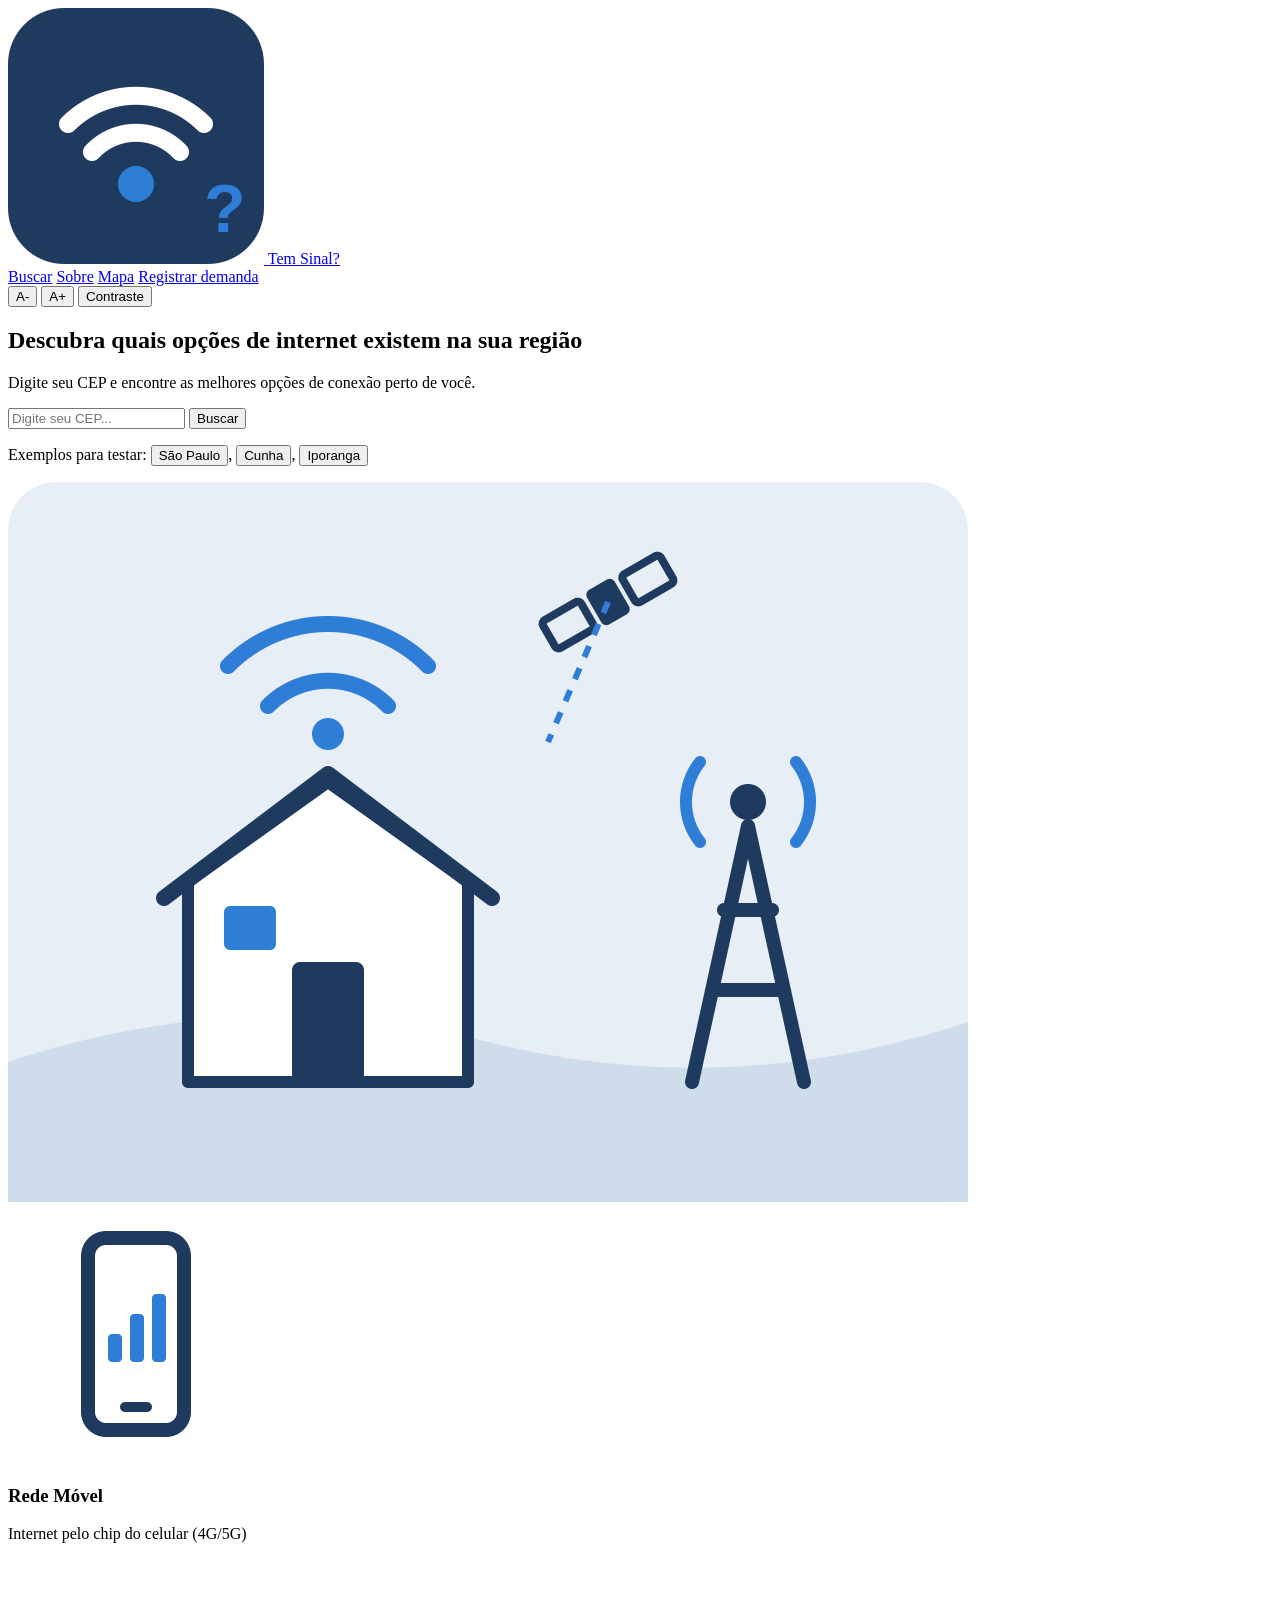
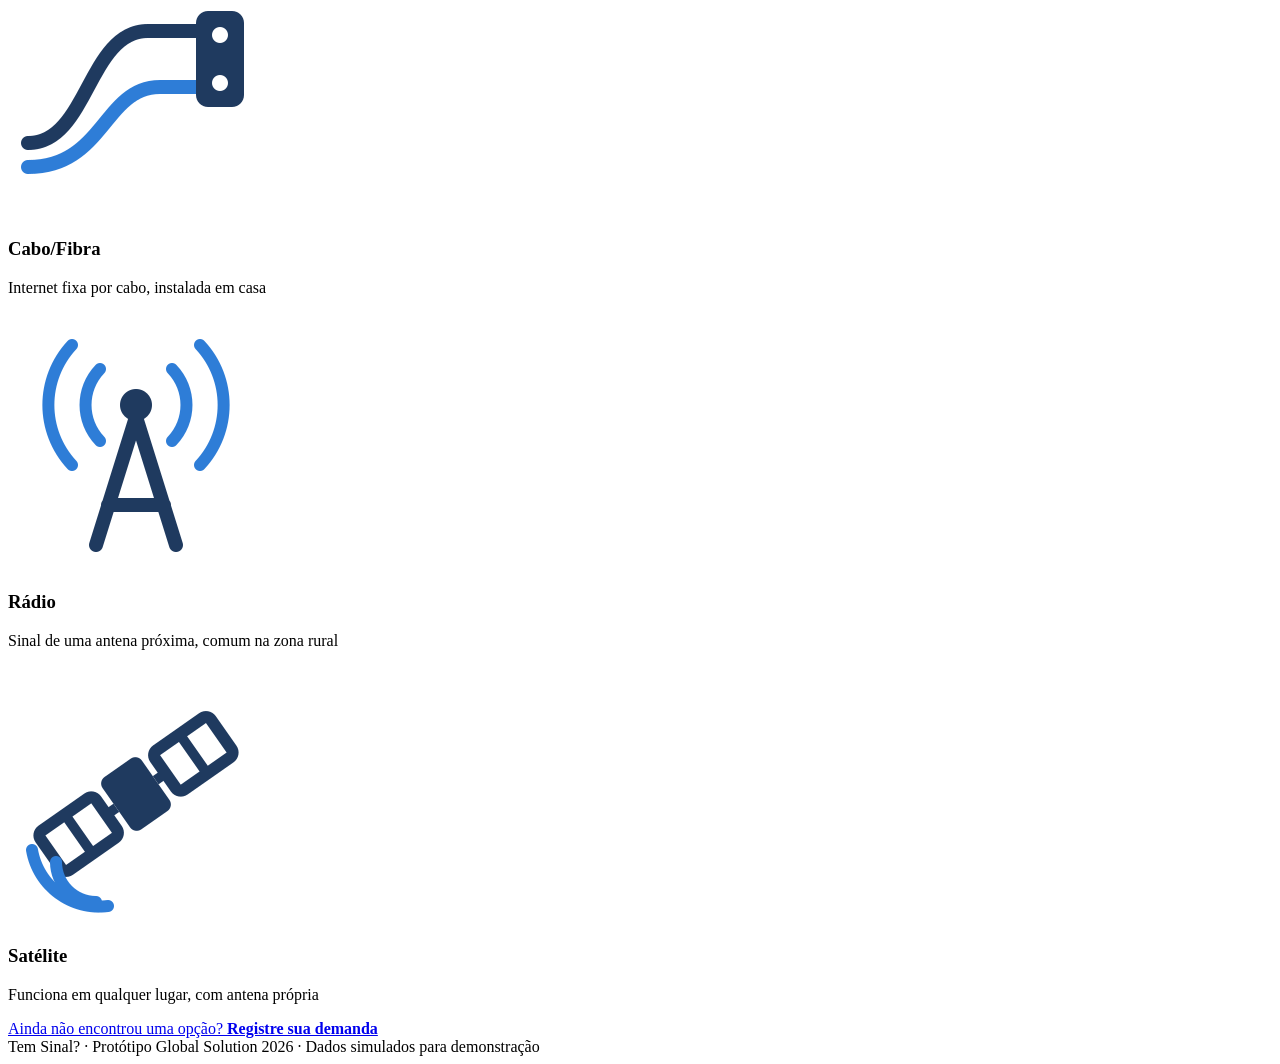
==== index.html @ 02e16f50 "Primeira Versao" ====
<!DOCTYPE html>
<html lang="pt-BR">
<head>
  <meta charset="UTF-8">
  <meta name="viewport" content="width=device-width, initial-scale=1.0">
  <title>Tem Sinal? | Descubra a internet da sua região</title>
  <link rel="icon" href="img/logo.png">
  <link rel="stylesheet" href="css/style.css">
</head>
<body>

  <header class="topo">
    <div class="container">
      <a href="index.html" class="marca">
        <img src="img/logo.png" alt="Logo Tem Sinal?">
        <span>Tem Sinal?</span>
      </a>
      <nav class="menu">
        <a href="index.html" class="ativo">Buscar</a>
        <a href="sobre.html">Sobre</a>
        <a href="mapa.html">Mapa</a>
        <a href="demanda.html" class="botao">Registrar demanda</a>
        <div class="acessibilidade">
          <button id="fonteMenos" title="Diminuir letra" aria-label="Diminuir letra">A-</button>
          <button id="fonteMais" title="Aumentar letra" aria-label="Aumentar letra">A+</button>
          <button id="contraste" title="Alto contraste" aria-label="Alto contraste">Contraste</button>
        </div>
      </nav>
    </div>
  </header>

  <main>
    <div class="container">

      <section class="destaque">
        <div>
          <h1>Descubra quais opções de internet existem na sua região</h1>
          <p class="subtitulo">Digite seu CEP e encontre as melhores opções de conexão perto de você.</p>

          <form id="formBusca" class="campo-cep">
            <input id="cep" type="text" inputmode="numeric" placeholder="Digite seu CEP..." aria-label="CEP" autocomplete="postal-code">
            <button class="botao" type="submit">Buscar</button>
          </form>
          <p id="erro" class="erro" role="alert"></p>
          <p class="dica">
            Exemplos para testar:
            <button type="button" data-cep="01310-100">São Paulo</button>,
            <button type="button" data-cep="12530-000">Cunha</button>,
            <button type="button" data-cep="18330-000">Iporanga</button>
          </p>
        </div>

        <img class="ilustracao" src="img/internet.png" alt="Ilustração de uma casa com Wi-Fi, um satélite e uma antena">
      </section>

      <section class="tipos">
        <div class="tipo">
          <img src="img/movel.png" alt="">
          <h3>Rede Móvel</h3>
          <p>Internet pelo chip do celular (4G/5G)</p>
        </div>
        <div class="tipo">
          <img src="img/fibra.png" alt="">
          <h3>Cabo/Fibra</h3>
          <p>Internet fixa por cabo, instalada em casa</p>
        </div>
        <div class="tipo">
          <img src="img/radio.png" alt="">
          <h3>Rádio</h3>
          <p>Sinal de uma antena próxima, comum na zona rural</p>
        </div>
        <div class="tipo">
          <img src="img/satelite.png" alt="">
          <h3>Satélite</h3>
          <p>Funciona em qualquer lugar, com antena própria</p>
        </div>
      </section>

      <a href="demanda.html" class="aviso">Ainda não encontrou uma opção? <strong>Registre sua demanda</strong></a>

    </div>
  </main>

  <footer class="rodape">
    Tem Sinal? · Protótipo Global Solution 2026 · Dados simulados para demonstração
  </footer>

  <script src="js/comum.js"></script>
  <script src="js/home.js"></script>
</body>
</html>
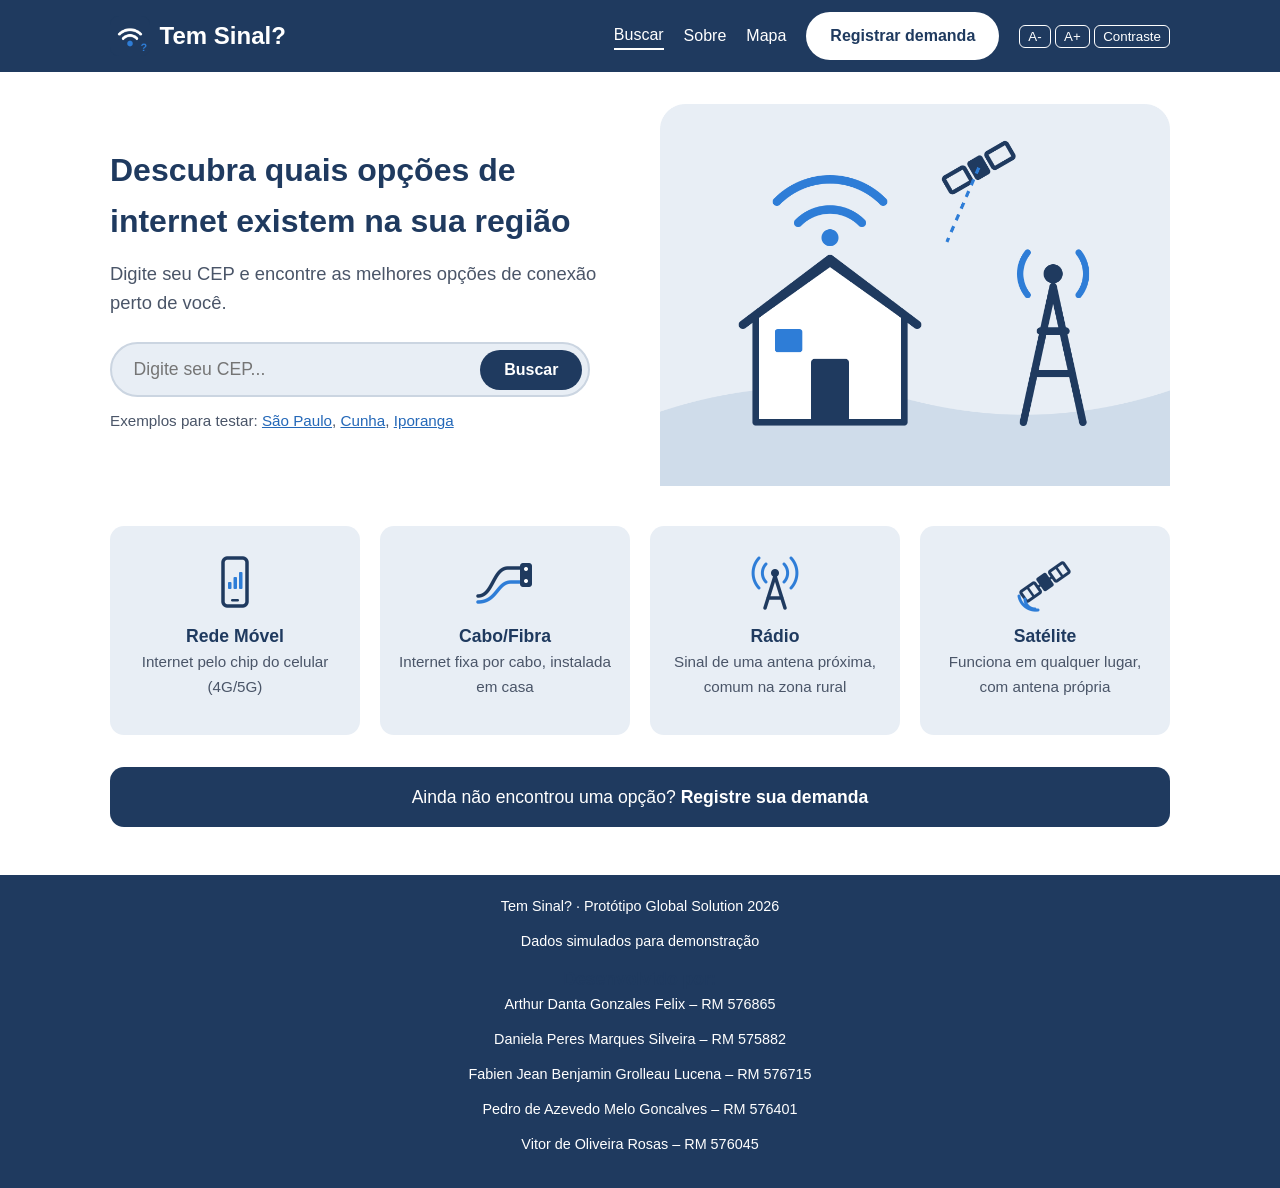
==== commit 23d0103c: "Update footer with additional information Added footer content with team member details." ====
--- a/index.html
+++ b/index.html
@@ -82,10 +82,18 @@
   </main>
 
   <footer class="rodape">
-    Tem Sinal? · Protótipo Global Solution 2026 · Dados simulados para demonstração
-  </footer>
 
-  <script src="js/comum.js"></script>
-  <script src="js/home.js"></script>
-</body>
-</html>
+    <p>Tem Sinal? · Protótipo Global Solution 2026</p>
+    <p>Dados simulados para demonstração</p>
+
+    <div class="integrantes">
+        <h3>Desenvolvido por:</h3>
+
+        <p>Arthur Danta Gonzales Felix – RM 576865</p>
+        <p>Daniela Peres Marques Silveira – RM 575882</p>
+        <p>Fabien Jean Benjamin Grolleau Lucena – RM 576715</p>
+        <p>Pedro de Azevedo Melo Goncalves – RM 576401</p>
+        <p>Vitor de Oliveira Rosas – RM 576045</p>
+    </div>
+
+</footer>
--- a/css/style.css
+++ b/css/style.css
@@ -0,0 +1,432 @@
+/* =====================================================
+   TEM SINAL? - Folha de estilo (style.css)
+   Usada por todas as páginas do site.
+   ===================================================== */
+
+
+/* ---------- 1. CORES ----------
+   Guardamos as cores em variáveis. Se quiser trocar uma cor,
+   muda aqui e o site inteiro acompanha. */
+:root {
+  --azul-escuro: #1F3A5F;
+  --azul: #2468B8;
+  --azul-claro: #E8EEF5;
+  --texto: #1E2430;
+  --texto-suave: #4A5568;
+  --borda: #CBD5E1;
+  --verde: #1E7B3A;
+  --verde-claro: #E3F4E8;
+  --laranja: #8A5A00;
+  --laranja-claro: #FFF3D6;
+  --cinza: #5B6472;
+  --cinza-claro: #ECEFF3;
+  --vermelho: #B42318;
+}
+
+
+/* ---------- 2. BASE ----------
+   Usamos "rem" no tamanho das letras. Assim, quando o botão A+ ou A-
+   muda o tamanho da letra da página, todos os textos acompanham. */
+* {
+  box-sizing: border-box;
+  margin: 0;
+  padding: 0;
+}
+
+body {
+  font-family: Arial, sans-serif;
+  font-size: 1rem;
+  line-height: 1.6;
+  color: var(--texto);
+  background: white;
+}
+
+main {
+  padding: 2rem 0 3rem;
+}
+
+/* Centraliza o conteúdo e limita a largura em telas grandes */
+.container {
+  max-width: 1100px;
+  margin: 0 auto;
+  padding: 0 1.25rem;
+}
+
+h1 { font-size: 2rem; color: var(--azul-escuro); margin-bottom: 0.75rem; }
+h2 { font-size: 1.4rem; color: var(--azul-escuro); margin: 2rem 0 0.5rem; }
+h3 { font-size: 1.1rem; color: var(--azul-escuro); }
+p  { margin-bottom: 0.75rem; }
+a  { color: var(--azul); }
+img { max-width: 100%; }
+
+.subtitulo { font-size: 1.15rem; color: var(--texto-suave); margin-bottom: 1.5rem; }
+.centro { text-align: center; margin-top: 2rem; }
+.erro { color: var(--vermelho); font-weight: bold; }
+.dica { color: var(--texto-suave); font-size: 0.95rem; }
+
+/* Os exemplos de CEP (São Paulo, Cunha...) parecem links */
+.dica button {
+  background: none;
+  border: none;
+  color: var(--azul);
+  text-decoration: underline;
+  font-size: 0.95rem;
+  cursor: pointer;
+}
+
+
+/* ---------- 3. ACESSIBILIDADE: FOCO NO TECLADO ----------
+   Quem navega com a tecla Tab vê um contorno azul no item selecionado. */
+:focus-visible {
+  outline: 3px solid var(--azul);
+  outline-offset: 3px;
+}
+
+
+/* ---------- 4. CABEÇALHO E MENU ----------
+   Usamos flexbox para colocar logo e menu lado a lado. */
+.topo {
+  background: var(--azul-escuro);
+  padding: 0.75rem 0;
+}
+
+.topo .container {
+  display: flex;
+  justify-content: space-between;
+  align-items: center;
+  flex-wrap: wrap;
+  gap: 1rem;
+}
+
+.marca {
+  display: flex;
+  align-items: center;
+  gap: 0.6rem;
+  color: white;
+  font-size: 1.5rem;
+  font-weight: bold;
+  text-decoration: none;
+}
+
+.marca img { width: 2.5rem; }
+
+.menu {
+  display: flex;
+  align-items: center;
+  flex-wrap: wrap;
+  gap: 1.25rem;
+}
+
+.menu a {
+  color: white;
+  text-decoration: none;
+}
+
+/* Sublinha o link da página em que a pessoa está */
+.menu a.ativo { border-bottom: 2px solid white; }
+
+/* Botões A-, A+ e Contraste */
+.acessibilidade button {
+  background: transparent;
+  color: white;
+  border: 1px solid white;
+  border-radius: 6px;
+  padding: 0.2rem 0.5rem;
+  cursor: pointer;
+}
+
+
+/* ---------- 5. BOTÕES ---------- */
+.botao {
+  display: inline-block;
+  background: var(--azul-escuro);
+  color: white;
+  border: none;
+  border-radius: 30px;
+  padding: 0.7rem 1.5rem;
+  font-size: 1rem;
+  font-weight: bold;
+  text-decoration: none;
+  cursor: pointer;
+}
+
+.botao:hover { background: var(--azul); }
+
+.botao.grande { font-size: 1.15rem; padding: 0.9rem 2.25rem; }
+
+/* No menu escuro, o botão "Registrar demanda" fica branco */
+.menu .botao { background: white; color: var(--azul-escuro); }
+
+.voltar {
+  display: inline-block;
+  margin-bottom: 1rem;
+  font-weight: bold;
+  text-decoration: none;
+}
+
+
+/* ---------- 6. TELA INICIAL ----------
+   Usamos grid para dividir a tela em colunas. */
+
+/* Texto + busca de um lado, ilustração do outro */
+.destaque {
+  display: grid;
+  grid-template-columns: 1fr 1fr;
+  gap: 2.5rem;
+  align-items: center;
+  margin-bottom: 2.5rem;
+}
+
+/* Campo do CEP com o botão Buscar dentro */
+.campo-cep {
+  display: flex;
+  gap: 0.5rem;
+  max-width: 30rem;
+  background: var(--azul-claro);
+  border: 2px solid var(--borda);
+  border-radius: 30px;
+  padding: 0.35rem;
+  margin-bottom: 0.5rem;
+}
+
+.campo-cep input {
+  flex: 1;
+  border: none;
+  background: transparent;
+  padding: 0.5rem 1rem;
+  font-size: 1.1rem;
+}
+
+/* Os 4 tipos de conexão, um ao lado do outro */
+.tipos {
+  display: grid;
+  grid-template-columns: repeat(4, 1fr);
+  gap: 1.25rem;
+  margin-bottom: 2rem;
+}
+
+.tipo {
+  background: var(--azul-claro);
+  border-radius: 14px;
+  padding: 1.5rem 1rem;
+  text-align: center;
+}
+
+.tipo img { width: 4rem; }
+
+.tipo p { font-size: 0.95rem; color: var(--texto-suave); }
+
+/* Faixa "Ainda não encontrou uma opção?" */
+.aviso {
+  display: block;
+  background: var(--azul-escuro);
+  color: white;
+  text-align: center;
+  border-radius: 14px;
+  padding: 1rem;
+  font-size: 1.1rem;
+  text-decoration: none;
+}
+
+
+/* ---------- 7. RESULTADOS ---------- */
+.local { font-size: 1.1rem; }
+
+.resumo {
+  background: var(--laranja-claro);
+  border-left: 5px solid var(--laranja);
+  border-radius: 8px;
+  padding: 1rem;
+}
+
+/* Os 4 cartões de resultado */
+.cards {
+  display: grid;
+  grid-template-columns: repeat(4, 1fr);
+  gap: 1.25rem;
+  margin: 1.5rem 0;
+}
+
+.card {
+  border: 2px solid var(--borda);
+  border-radius: 14px;
+  padding: 1.5rem 1rem;
+  text-align: center;
+}
+
+.card img { width: 3.5rem; }
+
+.card .operadoras { font-weight: bold; }
+
+.card .obs { font-size: 0.9rem; color: var(--texto-suave); }
+
+/* Cartão sem nenhuma operadora fica cinza */
+.card.indisponivel { background: var(--cinza-claro); }
+
+/* Selo de status. O JavaScript coloca a classe conforme o status:
+   verde = Disponível, laranja = Limitada, cinza = Não encontrado */
+.badge {
+  display: inline-block;
+  padding: 0.3rem 0.9rem;
+  border-radius: 30px;
+  font-size: 0.9rem;
+  font-weight: bold;
+}
+
+.badge.disponivel     { background: var(--verde-claro);   color: var(--verde); }
+.badge.limitada       { background: var(--laranja-claro); color: var(--laranja); }
+.badge.nao-encontrado { background: var(--cinza-claro);   color: var(--cinza); }
+
+.regional { font-size: 0.9rem; color: var(--texto-suave); }
+
+
+/* ---------- 8. REGISTRAR DEMANDA ---------- */
+.form-demanda {
+  display: flex;
+  flex-direction: column;
+  gap: 1rem;
+  max-width: 30rem;
+}
+
+.form-demanda select {
+  padding: 0.8rem;
+  border: 2px solid var(--borda);
+  border-radius: 10px;
+  font-size: 1rem;
+}
+
+.checkbox { display: flex; gap: 0.6rem; }
+
+.sucesso {
+  background: var(--verde-claro);
+  color: var(--verde);
+  border-left: 5px solid var(--verde);
+  border-radius: 8px;
+  padding: 1rem;
+  font-weight: bold;
+}
+
+
+/* ---------- 9. MAPA DE DEMANDA ---------- */
+.controle-camada { margin-bottom: 1rem; }
+
+.controle-camada button {
+  padding: 0.5rem 1rem;
+  border: 2px solid var(--azul-escuro);
+  border-radius: 30px;
+  background: white;
+  color: var(--azul-escuro);
+  font-weight: bold;
+  cursor: pointer;
+}
+
+/* Botão da visualização escolhida fica preenchido */
+.controle-camada button.ativo { background: var(--azul-escuro); color: white; }
+
+/* Mapa de um lado, legenda e ranking do outro */
+.mapa-area {
+  display: grid;
+  grid-template-columns: 3fr 1fr;
+  gap: 1.25rem;
+}
+
+#mapa {
+  height: 32rem;
+  border: 2px solid var(--borda);
+  border-radius: 14px;
+}
+
+.legenda, .ranking {
+  background: var(--azul-claro);
+  border-radius: 14px;
+  padding: 1rem;
+  margin-bottom: 1rem;
+}
+
+.legenda ul { list-style: none; }
+
+.bolinha {
+  display: inline-block;
+  width: 1rem;
+  height: 1rem;
+  border-radius: 50%;
+}
+
+.ranking ol { margin-left: 1.25rem; }
+
+
+/* ---------- 10. PÁGINA SOBRE ---------- */
+.texto { max-width: 48rem; }
+
+.texto ul { margin: 0 0 1rem 1.5rem; }
+
+
+/* ---------- 11. RODAPÉ ---------- */
+.rodape {
+  background: var(--azul-escuro);
+  color: white;
+  text-align: center;
+  padding: 1.25rem;
+  font-size: 0.9rem;
+}
+
+
+/* ---------- 12. ALTO CONTRASTE ----------
+   O botão "Contraste" coloca a classe "alto-contraste" no <body>.
+   Aí trocamos as cores: fundo preto, texto branco e links/botões amarelos,
+   que é a combinação mais fácil de ler para quem tem baixa visão. */
+body.alto-contraste,
+body.alto-contraste .topo,
+body.alto-contraste .rodape,
+body.alto-contraste .tipo,
+body.alto-contraste .card,
+body.alto-contraste .aviso,
+body.alto-contraste .campo-cep,
+body.alto-contraste .resumo,
+body.alto-contraste .legenda,
+body.alto-contraste .ranking {
+  background: black;
+  color: white;
+  border-color: white;
+}
+
+body.alto-contraste h1,
+body.alto-contraste h2,
+body.alto-contraste h3,
+body.alto-contraste p,
+body.alto-contraste .card .obs,
+body.alto-contraste .campo-cep input {
+  color: white;
+}
+
+body.alto-contraste a,
+body.alto-contraste .dica button {
+  color: yellow;
+}
+
+body.alto-contraste .botao {
+  background: yellow;
+  color: black;
+}
+
+body.alto-contraste .badge {
+  background: black;
+  color: yellow;
+  border: 2px solid yellow;
+}
+
+
+/* ---------- 13. CELULAR ----------
+   "@media" aplica regras só em telas menores.
+   Até 900px: 2 colunas. Até 640px: tudo em uma coluna. */
+@media (max-width: 900px) {
+  .tipos, .cards { grid-template-columns: 1fr 1fr; }
+  .mapa-area { grid-template-columns: 1fr; }
+}
+
+@media (max-width: 640px) {
+  h1 { font-size: 1.6rem; }
+  .destaque { grid-template-columns: 1fr; }
+  .tipos, .cards { grid-template-columns: 1fr; }
+  .campo-cep { flex-direction: column; border-radius: 14px; }
+}
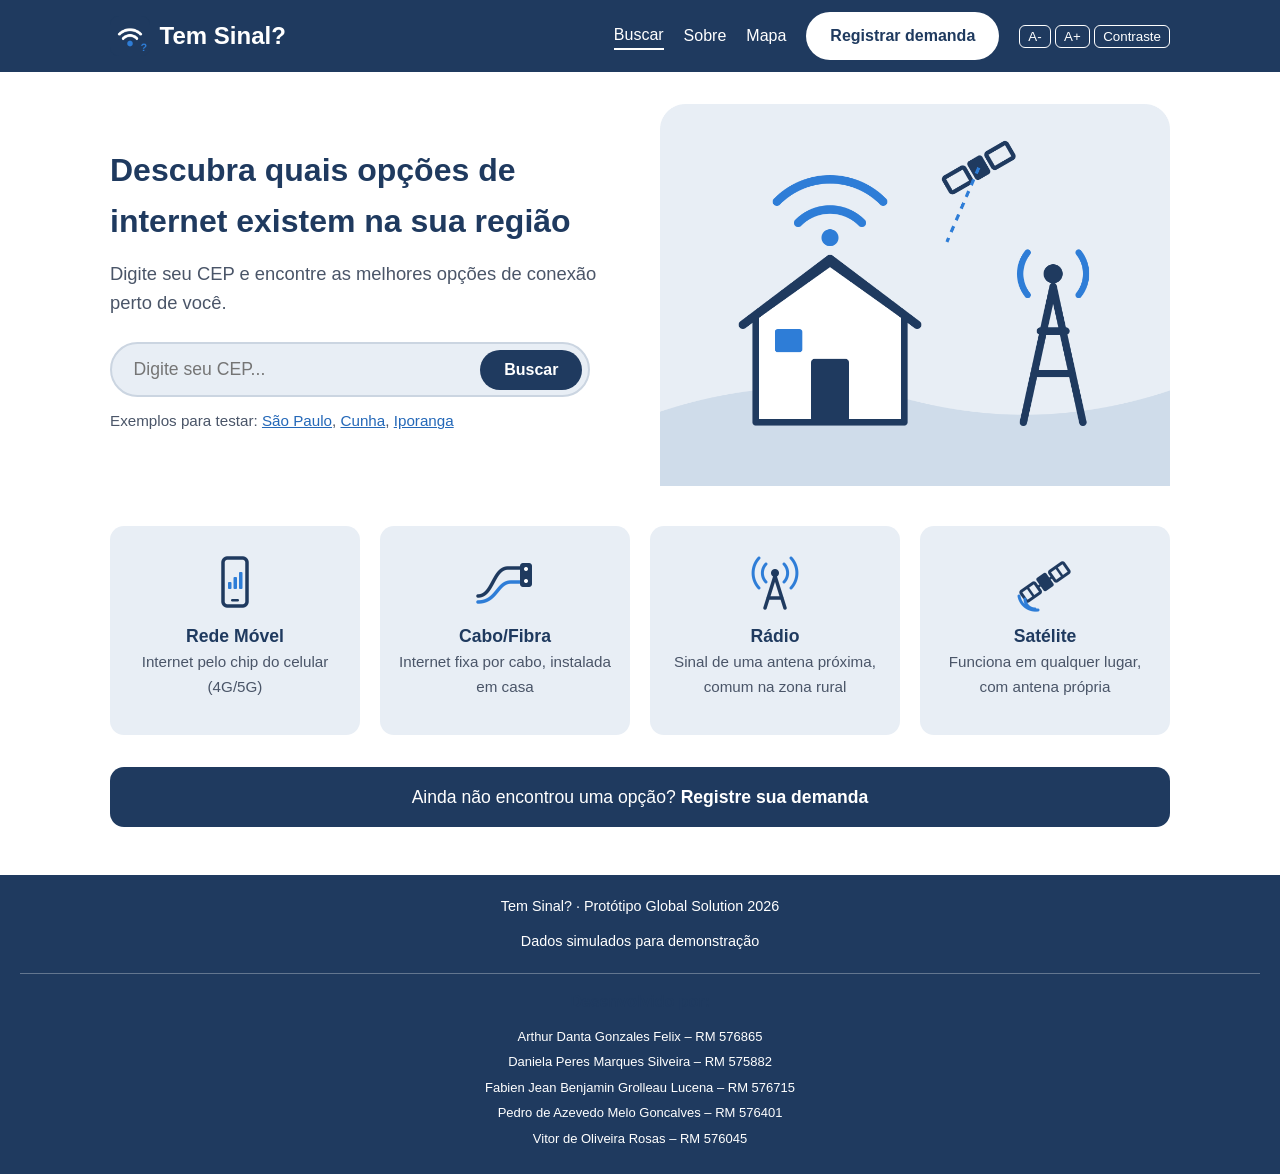
==== commit 75898b2c: "Add script tags for common and home JavaScript files" ====
--- a/index.html
+++ b/index.html
@@ -97,3 +97,10 @@
     </div>
 
 </footer>
+
+  
+<script src="js/comum.js"></script>
+<script src="js/home.js"></script>
+
+</body>
+</html>
--- a/css/style.css
+++ b/css/style.css
@@ -430,3 +430,20 @@
   .tipos, .cards { grid-template-columns: 1fr; }
   .campo-cep { flex-direction: column; border-radius: 14px; }
 }
+
+.integrantes {
+    margin-top: 20px;
+    padding-top: 15px;
+    border-top: 1px solid rgba(255, 255, 255, 0.3);
+}
+
+.integrantes h3 {
+    margin-bottom: 12px;
+    font-size: 16px;
+}
+
+.integrantes p {
+    margin: 6px 0;
+    font-size: 13px;
+    line-height: 1.5;
+}
